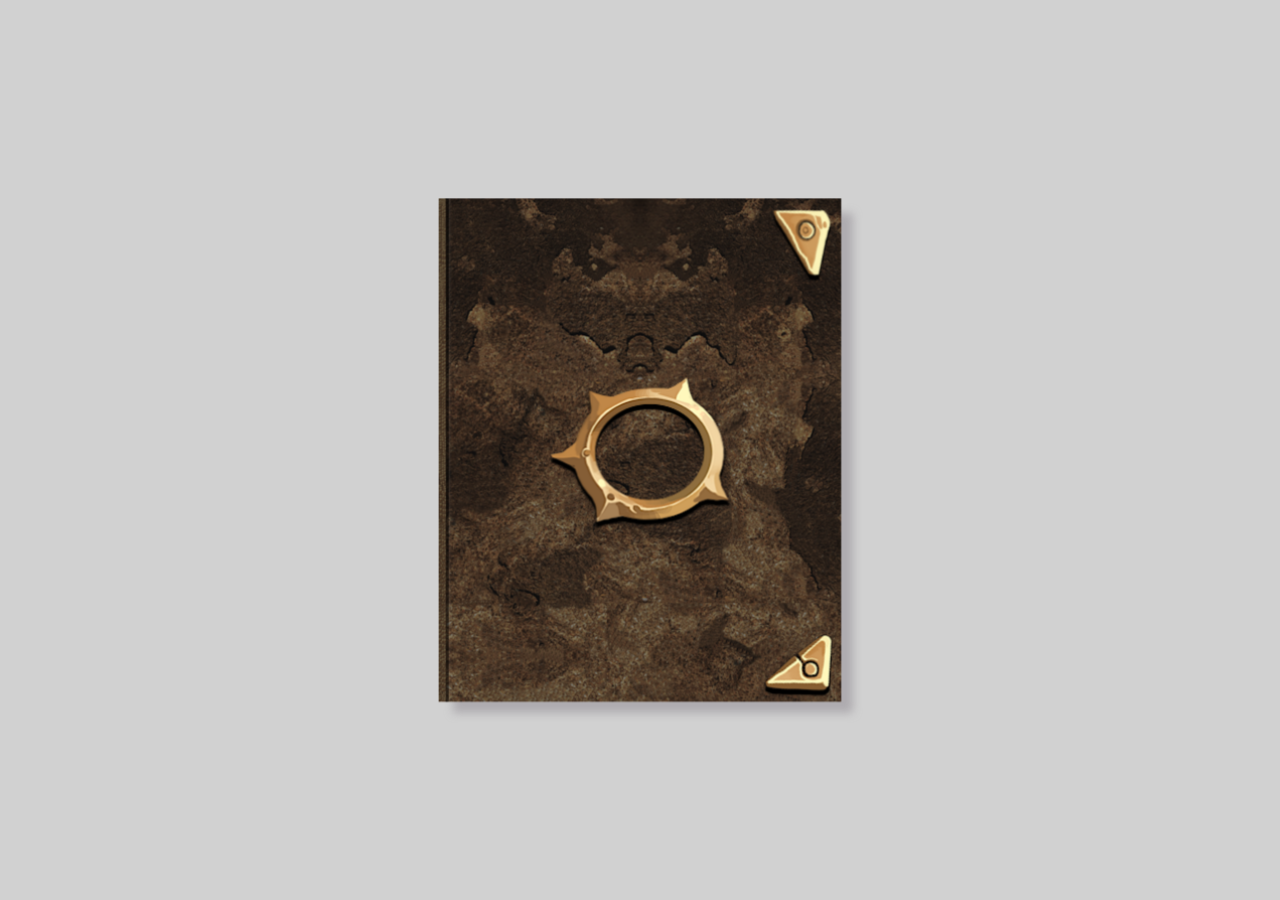
==== index.html @ e0ceeedc "implement ability to open book (no content)" ====
<!DOCTYPE HTML>
<html lang="en">

<head>
    <!-- Favicon stuff -->
    <link rel="apple-touch-icon" sizes="180x180" href="/apple-touch-icon.png">
    <link rel="icon" type="image/png" sizes="32x32" href="/favicon-32x32.png">
    <link rel="icon" type="image/png" sizes="16x16" href="/favicon-16x16.png">
    <link rel="manifest" href="/site.webmanifest">
    <link rel="mask-icon" href="/safari-pinned-tab.svg" color="#5bbad5">
    <meta name="msapplication-TileColor" content="#da532c">
    <meta name="theme-color" content="#ffffff">
    <!-- End favicon stuff -->

    <meta charset="utf-8">
    <title>Spencer Lee</title>

    <meta name="viewport" content="width=device-width, initial-scale=1">
    <meta name="author" content="Spencer Lee">
    <link href="style.css" type="text/css" rel="stylesheet">

    <!-- Load the main JavaScript -->
    <script src="js/imports.js" defer></script>
    <script src="js/main.js" defer></script>
    <script src="js/tracing-minigame.js" defer></script>
</head>

<body>
    <div class="container">
        <div class="book-backside"></div>
		<div class="closed-book book">
			<div class="front">
				<div class="cover">
					<img class="unselectable book-ring" src="/Site_Files/book-ring.png">
                    <img class="unselectable book-corner-top" src="/Site_Files/book-corner-top.png">
                    <img class="unselectable book-corner-bot" src="/Site_Files/book-corner-bottom.png">
				</div>
                <div class="cover-inside"></div>
			</div>
			<div class="left-side">
				<h2>
					<span class="unselectable gold-text">Click to open</span>
				</h2>
			</div>
		</div>
        
	</div>
</body>

</html>
---- style.css ----
:root {
    --book-width: 400px;
    --book-height: 500px;
}

/****************************************/
/*            Accessibility             */
/****************************************/

.js {
    display: none;
}

/* When the screen is less than 800 pixels wide, 
hide main nav links.  Show the link that should open and close 
the mobile nav (.icon) */
@media screen and (max-width: 800px) {
    
}

/* Smaller text for smaller screens */
/************************************/

@media screen and (max-width: 640px) {
    
}

@media screen and (max-width: 530px) {
    
}

@media screen and (max-width: 430px) {
    

}


/****************************************/
/*       General element styling        */
/****************************************/

* {
    margin: 0;
    padding: 0;
    backface-visibility: hidden;
    -moz-backface-visibility: hidden;
    -webkit-backface-visibility: hidden;
    -webkit-transform-style: flat;
    -moz-transform-style: flat;
    transform-style: flat;
}

html {
    scroll-behavior: smooth;
    display: border-box;
}

body {
    font-family: 'Gill Sans','Gill Sans MT','Calibri','Trebuchet MS',sans-serif;
    display: border-box;
    background-color: rgb(209, 209, 209);
}

.unselectable {
    user-drag: none;
    -webkit-user-drag: none;
    user-select: none;
    -moz-user-select: none;
    -webkit-user-select: none;
    -ms-user-select: none;
}

/****************************************/
/*           Open book styling          */
/****************************************/
.container .open-book {
    transform-origin: left center;
    -moz-transform-origin: left center;
    -webkit-transform-origin: left center;
    box-shadow: 0 1em 3em 0 rgba(0, 0, 0, .2);

    -webkit-transition: -webkit-transform .5s ease-in-out, box-shadow .35s ease-in-out;
    -moz-transition: -moz-transform .5s ease-in-out, box-shadow .35s ease-in-out;
    transition: transform .5s ease-in-out, box-shadow .35s ease-in-out;
}

.cover-inside {
    background-image: url("/Site_Files/book-inside.png");
    background-repeat: no-repeat;
    background-size: cover;
    transform: rotateY(-180deg);
    -moz-transform: rotateY(-180deg);
    -webkit-transform: rotateY(-180deg);

    -webkit-transition: -webkit-transform .5s ease-in-out, box-shadow .35s ease-in-out;
    -moz-transition: -moz-transform .5s ease-in-out, box-shadow .35s ease-in-out;
    transition: transform .5s ease-in-out, box-shadow .35s ease-in-out;

    width: var(--book-width);
    height: var(--book-height);
}

.book-backside {
    visibility: hidden;
    background-image: url("/Site_Files/book-backside.png");
    background-repeat: no-repeat;
    background-size: cover;
    position: absolute;
    left: 50%;
    top: 50%;
    transform: translateY(-50%);
    -webkit-transform: translateY(-50%);
    -moz-transform: translateY(-50%);
    width: var(--book-width);
    height: var(--book-height);
    border-radius: 2px 4px 4px 2px;
    -webkit-box-shadow: 13px 13px 8px 0px rgba(151, 146, 153,0.6);
    -moz-box-shadow: 13px 13px 8px 0px rgba(151, 146, 153,0.6);
    box-shadow: 13px 13px 8px 0px rgba(151, 146, 153,0.6);
    -webkit-transition: -webkit-transform .5s ease-in-out, box-shadow .35s ease-in-out;
    -moz-transition: -moz-transform .5s ease-in-out, box-shadow .35s ease-in-out;
    transition: transform .5s ease-in-out, box-shadow .35s ease-in-out;
    transform-origin: left;
    -moz-transform-origin: left;
    -webkit-transform-origin: left;
    
}

/****************************************/
/*           Book cover display         */
/****************************************/
  
.container {
    z-index: 1;
    perspective: 3000px;
    height: 100vh;
}
  
.book {
    position: absolute;
    left: 50%;
    top: 50%;
    transform: translateY(-50%);
    -webkit-transform: translateY(-50%);
    -moz-transform: translateY(-50%);
    width: var(--book-width);
    height: var(--book-height);
    border-radius: 2px 4px 4px 2px;
    -webkit-box-shadow: 13px 13px 8px 0px rgba(151, 146, 153,0.6);
    -moz-box-shadow: 13px 13px 8px 0px rgba(151, 146, 153,0.6);
    box-shadow: 13px 13px 8px 0px rgba(151, 146, 153,0.6);
    -webkit-transform-style: preserve-3d;
    -moz-transform-style: preserve-3d;
    transform-style: preserve-3d;
    -webkit-transition: -webkit-transform .5s;
    -moz-transition: -moz-transform .5s;
    transition: transform .5s;
}

.container .closed-book {
    cursor: pointer;
    transform: translate(-50%, -50%);
    -webkit-transform: translate(-50%, -50%);
    -moz-transform: translate(-50%, -50%);
}

.container .closed-book:hover {
    -webkit-transform: translate(-50%, -50%) rotate3d(0,1,0,35deg);
    -moz-transform: translate(-50%, -50%) rotate3d(0,1,0,35deg);
    transform: translate(-50%, -50%) rotate3d(0,1,0,35deg);
}

.container .book > div,
.container .front > div {
    display: block;
    position: absolute;
}

.container .closed-book .front {
    -webkit-transform: translate3d(0,0,20px);
    -moz-transform: translate3d(0,0,20px);
    transform: translate3d(0,0,20px);
}

.container .front {
    -webkit-transform-style: preserve-3d;
    -moz-transform-style: preserve-3d;
    transform-style: preserve-3d;
    -webkit-transform-origin: 0% 50%;
    -moz-transform-origin: 0% 50%;
    transform-origin: 0% 50%;
    -webkit-transition: -webkit-transform .5s;
    -moz-transition: -moz-transform .5s;
    transition: transform .5s;
    z-index: 10;
}

.container .left-side {
    width: 40px;
    left: -20px;
    height: var(--book-height);
    background-image: url("/Site_Files/leather-binder.png");
    background-repeat: no-repeat;
    background-size: cover;
    -webkit-transform: rotate3d(0,1,0,-90deg);
    -moz-transform: rotate3d(0,1,0,-90deg);
    transform: rotate3d(0,1,0,-90deg);
}

.book-ring, .book-corner-top, .book-corner-bot {
    position: absolute;
    filter: drop-shadow(0px 5px 0px #000);
    pointer-events: none;
}

.book-ring {
    top: 50%;
    left: 50%;
    transform: translate(-50%,-50%);
}

.book-corner-top {
    top: 2%;
    right: 2%;
}

.book-corner-bot {
    bottom: 2%;
    right: 2%;
}

.container .front:after {
    content: '';
    position: absolute;
    top: 1px;
    bottom: 1px;
    left: -1px;
    width: 1px;
}

.container .cover:after {
    content: '';
    position: absolute;
    top: 0;
    left: 7px;
    bottom: 0;
    width: 3px;
    background: rgba(0,0,0,0.5);
    box-shadow: 1px 0 3px rgba(255, 255, 255, 0.1);
}

.cover {
    background-image: url("/Site_Files/leather-texture.png");
    background-repeat: no-repeat;
    background-size: cover;
    width: var(--book-width);
    height: var(--book-height);
    box-shadow: inset 4px 0 10px rgba(0, 0, 0, 0.1);
}


.container h2 {
    width: calc(var(--book-height) - 30px);
    height: 40px;
    color: #2b2b2b;
    font-weight: 400;
    font-size: 30px;
    line-height: 40px;
    text-align: right;
    -webkit-transform-origin: 0 0;
    -moz-transform-origin: 0 0;
    transform-origin: 0 0;
    -webkit-transform: rotate(90deg) translateY(-40px);
    -moz-transform: rotate(90deg) translateY(-40px);
    transform: rotate(90deg) translateY(-40px);
}

.gold-text {
    background-image: url("/Site_Files/gold-texture.png");
    background-repeat: no-repeat;
    background-position: center center;
    background-size: cover;
    -webkit-text-fill-color: transparent;
    -webkit-background-clip: text;
    -moz-background-clip: text;
    background-clip: text;
   }
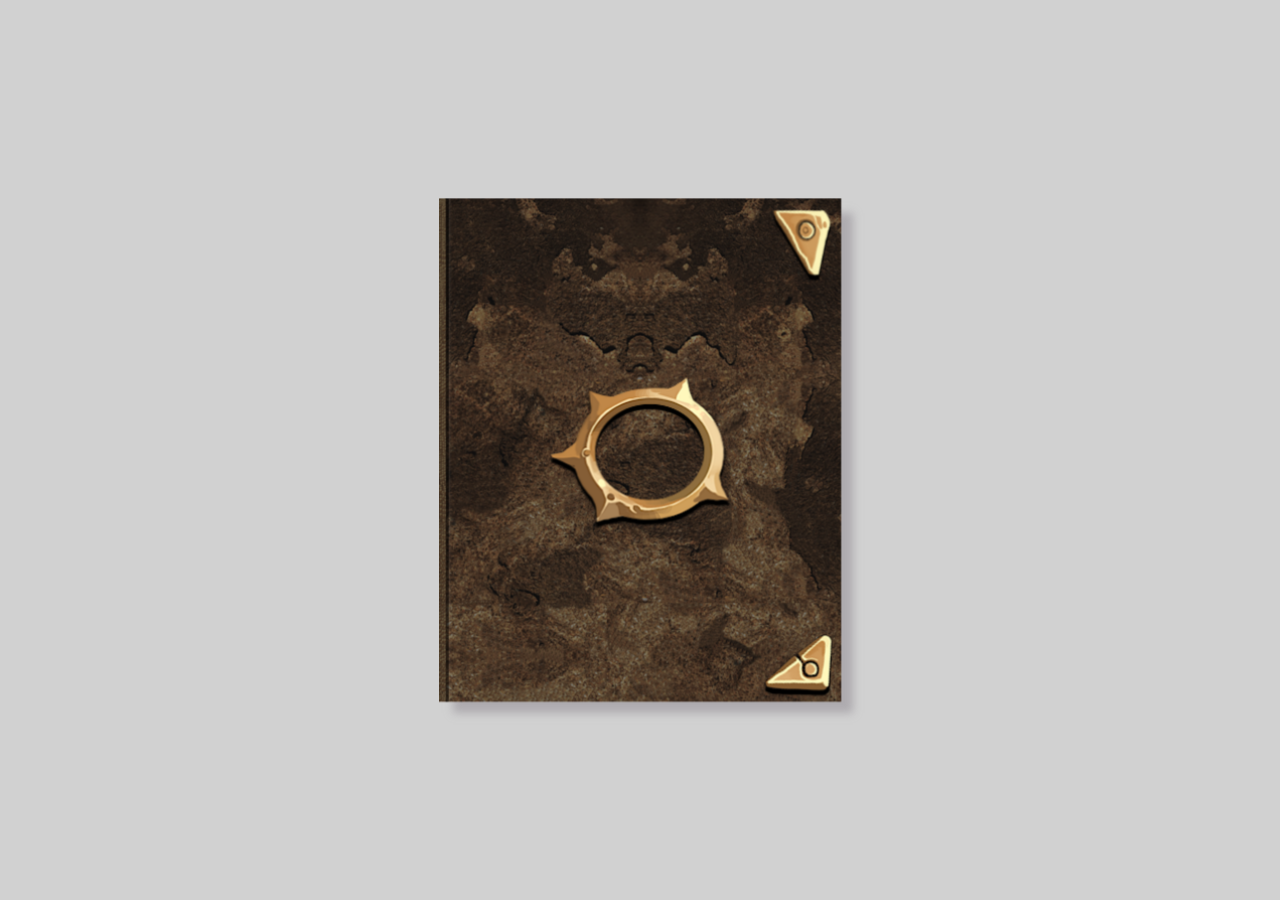
==== commit 91c69be5: "implement flipping pages in open book" ====
--- a/index.html
+++ b/index.html
@@ -19,17 +19,58 @@
     <meta name="author" content="Spencer Lee">
     <link href="style.css" type="text/css" rel="stylesheet">
 
+    <!-- Google fonts -->
+    <link rel="preconnect" href="https://fonts.googleapis.com">
+    <link rel="preconnect" href="https://fonts.gstatic.com" crossorigin>
+    <link href="https://fonts.googleapis.com/css2?family=Montserrat&family=New+Rocker&display=swap" rel="stylesheet"> 
+
     <!-- Load the main JavaScript -->
     <script src="js/imports.js" defer></script>
     <script src="js/main.js" defer></script>
-    <script src="js/tracing-minigame.js" defer></script>
 </head>
 
 <body>
-    <div class="container">
-        <div class="book-backside"></div>
+    <!-- todo: make lame version for the js-disabled -->
+    <div class="js container">
 		<div class="closed-book book">
-			<div class="front">
+            <div class="book-backside"></div>
+
+            <div class="book-page">
+            </div>
+
+            <div class="book-page">
+                <img alt="Illustration of a male" class="unselectable" id="illustration-man" src="/Site_Files/illustration-man.png">
+
+                <button class="next-page-btn">
+                    <img alt="Click the button below" class="unselectable" id="illustration-click" src="/Site_Files/click.png">
+                    <img class="unhighlighted" src="/Site_Files/next.png">
+                    <img class="highlighted" src="/Site_Files/next-white.png">
+                </button>
+
+                <div class="book-page-reverse">
+
+                    <button class="previous-page-btn">
+                        <img class="unhighlighted" src="/Site_Files/previous.png">
+                        <img class="highlighted" src="/Site_Files/previous-white.png">
+                    </button>
+                </div>
+            </div>
+
+            <div class="book-page flip-page-1"></div>
+            <div class="book-page flip-page-2"></div>
+            <div class="book-page flip-page-3">
+                <div class="book-page-reverse">
+                    <h2>The</h2>
+                    <h1>Websitus Spencerus</h1>
+                    <h3>A Repository of Information on</h3>
+                    <h2>Spencer Lee</h2>
+                    <img class="unselectable" id="page-line" src="/Site_Files/page-line.PNG">
+                </div>
+            </div>
+            
+            
+
+			<div class="book-front">
 				<div class="cover">
 					<img class="unselectable book-ring" src="/Site_Files/book-ring.png">
                     <img class="unselectable book-corner-top" src="/Site_Files/book-corner-top.png">
@@ -37,7 +78,8 @@
 				</div>
                 <div class="cover-inside"></div>
 			</div>
-			<div class="left-side">
+
+			<div class="book-spine">
 				<h2>
 					<span class="unselectable gold-text">Click to open</span>
 				</h2>
--- a/style.css
+++ b/style.css
@@ -1,6 +1,12 @@
+/****************************************/
+/*            Variables                 */
+/****************************************/
+
 :root {
     --book-width: 400px;
     --book-height: 500px;
+    --page-turning-speed: .5s ease-in-out, box-shadow .35s ease-in-out;
+    --book-shadow: 13px 13px 8px 0px rgba(151, 146, 153,0.6);
 }
 
 /****************************************/
@@ -42,22 +48,14 @@
 * {
     margin: 0;
     padding: 0;
-    backface-visibility: hidden;
-    -moz-backface-visibility: hidden;
-    -webkit-backface-visibility: hidden;
-    -webkit-transform-style: flat;
-    -moz-transform-style: flat;
-    transform-style: flat;
 }
 
 html {
     scroll-behavior: smooth;
-    display: border-box;
 }
 
 body {
     font-family: 'Gill Sans','Gill Sans MT','Calibri','Trebuchet MS',sans-serif;
-    display: border-box;
     background-color: rgb(209, 209, 209);
 }
 
@@ -68,33 +66,109 @@
     -moz-user-select: none;
     -webkit-user-select: none;
     -ms-user-select: none;
+    pointer-events: none;
 }
 
 /****************************************/
 /*           Open book styling          */
 /****************************************/
+
+.book-page h1, .book-page h2, .book-page h3 {
+    text-align: center;
+    text-transform: uppercase;
+    line-height: 60px;
+}
+.book-page h1 {
+    font-size: 44px;
+    font-family: 'New Rocker', cursive;
+}
+.book-page h2 {
+    font-family: 'Montserrat', 'Copperplate', sans-serif;
+}
+.book-page h3 {
+    font-size: 12px;
+    letter-spacing: 3px;
+    font-family: 'Montserrat', 'Copperplate', sans-serif;
+}
+.book button {
+    position: absolute;
+    bottom: 2%;
+    right: 2%;
+    border: none;
+    cursor: pointer;
+    height: 61px;
+    width: 42px;
+    border: none;
+    background: none;
+    overflow: visible;
+}
+.next-page-btn {
+    right: 2%;
+}
+.previous-page-btn {
+    left: 2%;
+}
+.book button img {
+    height: 50px;
+    width: auto;
+    position: absolute;
+    top: 0;
+    left: 0;
+}
+.book button img.unhighlighted,
+.book button:hover img.highlighted {
+    visibility: visible;
+}
+.book button img.highlighted, 
+.book button:hover img.unhighlighted {
+    visibility: hidden;
+}
+.next-page-btn img#illustration-click {
+    top: -100%;
+    left: -50%;
+}
+#page-line {
+    position: absolute;
+    bottom: 2%;
+    left: 50%;
+    transform: translateX(-50%);
+    width: 90%;
+}
+#illustration-man {
+    width: auto;
+    height: 80%;
+    margin: 10% auto;
+    display: block;
+}
+
+
 .container .open-book {
     transform-origin: left center;
     -moz-transform-origin: left center;
     -webkit-transform-origin: left center;
     box-shadow: 0 1em 3em 0 rgba(0, 0, 0, .2);
 
-    -webkit-transition: -webkit-transform .5s ease-in-out, box-shadow .35s ease-in-out;
-    -moz-transition: -moz-transform .5s ease-in-out, box-shadow .35s ease-in-out;
-    transition: transform .5s ease-in-out, box-shadow .35s ease-in-out;
+    -webkit-transition: -webkit-transform var(--page-turning-speed);
+    -moz-transition: -moz-transform var(--page-turning-speed);
+    transition: transform var(--page-turning-speed);
 }
 
 .cover-inside {
-    background-image: url("/Site_Files/book-inside.png");
+    background-image: url("/Site_Files/book-inside2.png");
     background-repeat: no-repeat;
     background-size: cover;
     transform: rotateY(-180deg);
     -moz-transform: rotateY(-180deg);
     -webkit-transform: rotateY(-180deg);
 
-    -webkit-transition: -webkit-transform .5s ease-in-out, box-shadow .35s ease-in-out;
-    -moz-transition: -moz-transform .5s ease-in-out, box-shadow .35s ease-in-out;
-    transition: transform .5s ease-in-out, box-shadow .35s ease-in-out;
+    -webkit-transition: -webkit-transform var(--page-turning-speed);
+    -moz-transition: -moz-transform var(--page-turning-speed);
+    transition: transform var(--page-turning-speed);
+
+    
+    backface-visibility: hidden;
+    -moz-backface-visibility: hidden;
+    -webkit-backface-visibility: hidden;
 
     width: var(--book-width);
     height: var(--book-height);
@@ -102,9 +176,94 @@
 
 .book-backside {
     visibility: hidden;
-    background-image: url("/Site_Files/book-backside.png");
+    background-image: url("/Site_Files/book-backside2.png");
     background-repeat: no-repeat;
     background-size: cover;
+    position: absolute;
+    width: var(--book-width);
+    height: var(--book-height);
+    -webkit-box-shadow: var(--book-shadow);
+    -moz-box-shadow: var(--book-shadow);
+    box-shadow: var(--book-shadow);
+    -webkit-transition: -webkit-transform var(--page-turning-speed);
+    -moz-transition: -moz-transform var(--page-turning-speed);
+    transition: transform var(--page-turning-speed);
+    transform-origin: left;
+    -moz-transform-origin: left;
+    -webkit-transform-origin: left;
+}
+
+.book-page {
+    visibility: hidden;
+    position: absolute;
+    width: 95%;
+    height: 91%;
+    top: 0;
+    left: 0;
+    transform-style: preserve-3d;
+    -webkit-transform-style: preserve-3d;
+    -moz-transform-style: preserve-3d;
+    -webkit-transform-origin: left center;
+    -moz-transform-origin: left center;
+    transform-origin: left center;
+    backface-visibility: visible;
+    -moz-backface-visibility: visible;
+    -webkit-backface-visibility: visible;
+    margin-top: 6%;
+    background-image: url('/Site_files/book-page-right.png');
+    background-position-x: left;
+    -webkit-transition: -webkit-transform var(--page-turning-speed);
+    -moz-transition: -moz-transform var(--page-turning-speed);
+    transition: transform var(--page-turning-speed);
+}
+
+.book-page > .book-page-reverse {
+    position: absolute;
+    top: 0;
+    left: 0;
+    width: 100%;
+    height: 100%;
+    padding-left: 3%;
+    padding-right: 3%;
+    background-image: url('/Site_files/book-page-left.png');
+    background-position-x: right;
+    transform: rotateY(-180deg);
+    backface-visibility: hidden;
+    -moz-backface-visibility: hidden;
+    -webkit-backface-visibility: hidden;
+    box-sizing: border-box;
+}
+
+.flip-page-1 {
+    -webkit-transition: -webkit-transform .6s ease-in-out .01s;
+    -moz-transition: -moz-transform .6s ease-in-out .01s;
+    transition: transform .6s ease-in-out .01s;
+    background: linear-gradient(rgba(0,0,0,0.2),rgba(0,0,0,0.2)), url('/Site_files/book-page-right.png');
+}
+.flip-page-2 {
+    -webkit-transition: -webkit-transform .7s ease-in-out .01s;
+    -moz-transition: -moz-transform .7s ease-in-out .01s;
+    transition: transform .7s ease-in-out .01s;
+    background: linear-gradient(rgba(0,0,0,0.1),rgba(0,0,0,0.1)), url('/Site_files/book-page-right.png');
+}
+.flip-page-3 {
+    -webkit-transition: -webkit-transform .8s ease-in-out .01s;
+    -moz-transition: -moz-transform .8s ease-in-out .01s;
+    transition: transform .8s ease-in-out .01s;
+}
+
+/****************************************/
+/*           Book cover display         */
+/****************************************/
+  
+.container {
+    z-index: 1;
+    perspective: 3000px;
+    height: 100vh;
+    overflow: hidden;
+}
+  
+.book {
     position: absolute;
     left: 50%;
     top: 50%;
@@ -113,42 +272,9 @@
     -moz-transform: translateY(-50%);
     width: var(--book-width);
     height: var(--book-height);
-    border-radius: 2px 4px 4px 2px;
-    -webkit-box-shadow: 13px 13px 8px 0px rgba(151, 146, 153,0.6);
-    -moz-box-shadow: 13px 13px 8px 0px rgba(151, 146, 153,0.6);
-    box-shadow: 13px 13px 8px 0px rgba(151, 146, 153,0.6);
-    -webkit-transition: -webkit-transform .5s ease-in-out, box-shadow .35s ease-in-out;
-    -moz-transition: -moz-transform .5s ease-in-out, box-shadow .35s ease-in-out;
-    transition: transform .5s ease-in-out, box-shadow .35s ease-in-out;
-    transform-origin: left;
-    -moz-transform-origin: left;
-    -webkit-transform-origin: left;
-    
-}
-
-/****************************************/
-/*           Book cover display         */
-/****************************************/
-  
-.container {
-    z-index: 1;
-    perspective: 3000px;
-    height: 100vh;
-}
-  
-.book {
-    position: absolute;
-    left: 50%;
-    top: 50%;
-    transform: translateY(-50%);
-    -webkit-transform: translateY(-50%);
-    -moz-transform: translateY(-50%);
-    width: var(--book-width);
-    height: var(--book-height);
-    border-radius: 2px 4px 4px 2px;
-    -webkit-box-shadow: 13px 13px 8px 0px rgba(151, 146, 153,0.6);
-    -moz-box-shadow: 13px 13px 8px 0px rgba(151, 146, 153,0.6);
-    box-shadow: 13px 13px 8px 0px rgba(151, 146, 153,0.6);
+    -webkit-box-shadow: var(--book-shadow);
+    -moz-box-shadow: var(--book-shadow);
+    box-shadow: var(--book-shadow);
     -webkit-transform-style: preserve-3d;
     -moz-transform-style: preserve-3d;
     transform-style: preserve-3d;
@@ -171,18 +297,18 @@
 }
 
 .container .book > div,
-.container .front > div {
+.container .book-front > div {
     display: block;
     position: absolute;
 }
 
-.container .closed-book .front {
+.container .closed-book .book-front {
     -webkit-transform: translate3d(0,0,20px);
     -moz-transform: translate3d(0,0,20px);
     transform: translate3d(0,0,20px);
 }
 
-.container .front {
+.container .book-front {
     -webkit-transform-style: preserve-3d;
     -moz-transform-style: preserve-3d;
     transform-style: preserve-3d;
@@ -195,8 +321,8 @@
     z-index: 10;
 }
 
-.container .left-side {
-    width: 40px;
+.container .book-spine {
+    width: 41px;
     left: -20px;
     height: var(--book-height);
     background-image: url("/Site_Files/leather-binder.png");
@@ -210,7 +336,6 @@
 .book-ring, .book-corner-top, .book-corner-bot {
     position: absolute;
     filter: drop-shadow(0px 5px 0px #000);
-    pointer-events: none;
 }
 
 .book-ring {
@@ -229,7 +354,7 @@
     right: 2%;
 }
 
-.container .front:after {
+.container .book-front:after {
     content: '';
     position: absolute;
     top: 1px;
@@ -256,10 +381,13 @@
     width: var(--book-width);
     height: var(--book-height);
     box-shadow: inset 4px 0 10px rgba(0, 0, 0, 0.1);
-}
-
-
-.container h2 {
+    backface-visibility: hidden;
+    -moz-backface-visibility: hidden;
+    -webkit-backface-visibility: hidden;
+}
+
+
+.container .book-spine h2 {
     width: calc(var(--book-height) - 30px);
     height: 40px;
     color: #2b2b2b;
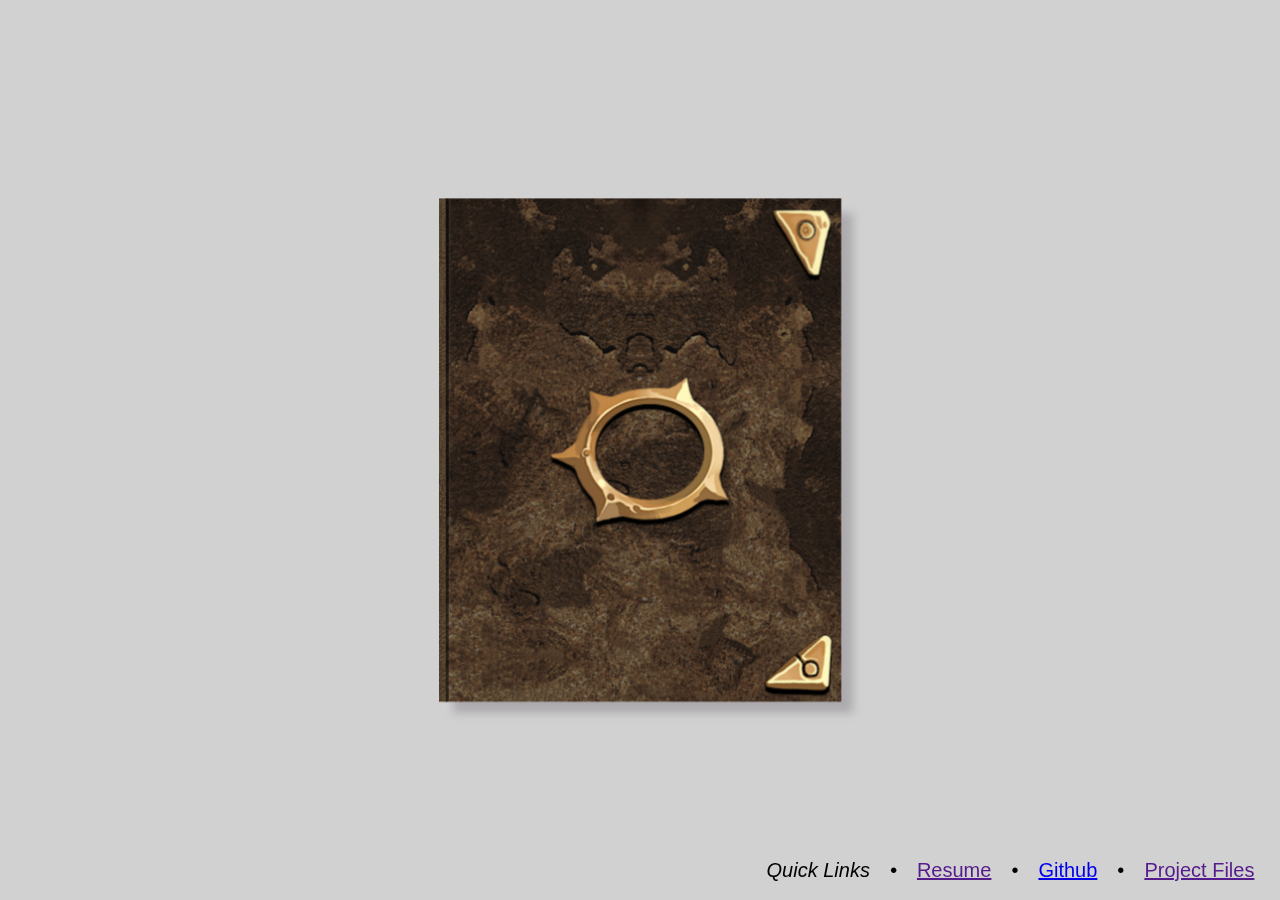
==== commit 4c84ce56: "Add Quick Links" ====
--- a/index.html
+++ b/index.html
@@ -25,24 +25,75 @@
     <link href="https://fonts.googleapis.com/css2?family=Montserrat&family=New+Rocker&display=swap" rel="stylesheet"> 
 
     <!-- Load the main JavaScript -->
-    <script src="js/imports.js" defer></script>
-    <script src="js/main.js" defer></script>
+    <script src="js/utility.js" defer></script>
+    <script src="js/book.js" defer></script>
+    <script src="js/tracing-minigame.js" defer></script>
 </head>
 
 <body>
-    <!-- todo: make lame version for the js-disabled -->
+    <!--todo:
+        make lame version for the js-disabled
+        clickable table of contents (page numbers?)
+        make drawing canvas span the whole book (not per page) but make pointerevents:none during page turns (but how to put canvas behind text??)
+        loading screen until all imgs are loaded
+        also a page for accessibility options (disable flashing animations)
+    -->
     <div class="js container">
 		<div class="closed-book book">
             <div class="book-backside"></div>
 
             <div class="book-page">
+                <h1 style="margin-top: 30%;">The End</h1>
+            </div>
+
+            <div class="book-spine">
+				<h2>
+					<span class="unselectable gold-text">Click to open</span>
+				</h2>
+			</div>
+
+            <div class="book-front">
+				<div class="cover">
+					<img class="unselectable book-ring" src="/Site_Files/book-ring.png">
+                    <img class="unselectable book-corner-top" src="/Site_Files/book-corner-top.png">
+                    <img class="unselectable book-corner-bot" src="/Site_Files/book-corner-bottom.png">
+				</div>
+                <div class="cover-inside"></div>
+			</div>
+
+            <div class="book-page flip-page-1"></div>
+            <div class="book-page flip-page-2"></div>
+            <div class="book-page flip-page-3">
+                <div class="book-page-reverse">
+                    <h2>The</h2>
+                    <h1>Websitus Spencerus</h1>
+                    <h3>A Repository of Information on</h3>
+                    <h2>Spencer Lee</h2>
+                    <img class="unselectable" id="page-line" src="/Site_Files/page-line.PNG">
+                </div>
             </div>
 
             <div class="book-page">
-                <img alt="Illustration of a male" class="unselectable" id="illustration-man" src="/Site_Files/illustration-man.png">
+                <div class="flavor-text">
+                    <p>Peer into the fabric woven from history;</p>
+                    <p>reveal one's past and experiences.</p>
+                </div>
+                <br>
+                <p>Trace the rune below to perform the divination spell.</p>
+                <br>
+                <p>Click and drag over the image to begin drawing.</p>
+                <div class="resume-game tracing-game-container square-border square-element">
+                    <canvas class="tracing-game">
+                        <img alt="Picture tracing game that opens a resume upon completion" src="/Site_Files/divination-rune.png">
+                    </canvas>
+
+                    <div class="radiance completion-animation"></div>
+                    <a class="resume-link completion-link" href="https://drive.google.com/file/d/1htR4nr4oxCVCmspR5BA6zkn4cuJyZVc8/preview" target="_blank">
+                        <img class="resume-icon" src="/Site_Files/resume-icon.jpg" alt="Clickable resume icon">
+                    </a>
+                </div>
 
                 <button class="next-page-btn">
-                    <img alt="Click the button below" class="unselectable" id="illustration-click" src="/Site_Files/click.png">
                     <img class="unhighlighted" src="/Site_Files/next.png">
                     <img class="highlighted" src="/Site_Files/next-white.png">
                 </button>
@@ -56,36 +107,35 @@
                 </div>
             </div>
 
-            <div class="book-page flip-page-1"></div>
-            <div class="book-page flip-page-2"></div>
-            <div class="book-page flip-page-3">
+            <div class="book-page">
+                <img alt="Illustration of a male" class="unselectable" id="illustration-man" src="/Site_Files/illustration-man.png">
+
+                <button class="next-page-btn">
+                    <img alt="Click the arrow buttons to flip pages" class="unselectable" id="illustration-click" src="/Site_Files/click.png">
+                    <img class="unhighlighted" src="/Site_Files/next.png">
+                    <img class="highlighted" src="/Site_Files/next-white.png">
+                </button>
+
                 <div class="book-page-reverse">
-                    <h2>The</h2>
-                    <h1>Websitus Spencerus</h1>
-                    <h3>A Repository of Information on</h3>
-                    <h2>Spencer Lee</h2>
-                    <img class="unselectable" id="page-line" src="/Site_Files/page-line.PNG">
+                    <h2>Resume Divination</h2>
+
+                    <img alt="Illustration of a scroll" class="unselectable" id="illustration-scroll" src="/Site_Files/illustration-scroll.png">
+                    <button class="previous-page-btn">
+                        <img class="unhighlighted" src="/Site_Files/previous.png">
+                        <img class="highlighted" src="/Site_Files/previous-white.png">
+                    </button>
                 </div>
             </div>
-            
-            
+		</div>
 
-			<div class="book-front">
-				<div class="cover">
-					<img class="unselectable book-ring" src="/Site_Files/book-ring.png">
-                    <img class="unselectable book-corner-top" src="/Site_Files/book-corner-top.png">
-                    <img class="unselectable book-corner-bot" src="/Site_Files/book-corner-bottom.png">
-				</div>
-                <div class="cover-inside"></div>
-			</div>
-
-			<div class="book-spine">
-				<h2>
-					<span class="unselectable gold-text">Click to open</span>
-				</h2>
-			</div>
-		</div>
-        
+        <section class="quick-links">
+            <ul>
+                <li>Quick Links</li>
+                <li><a target="_blank" href="">Resume</a></li>
+                <li><a target="_blank" href="https://github.com/LeeSpencer/">Github</a></li>
+                <li><a target="_blank" href="">Project Files</a></li>
+            </ul>
+        </section>
 	</div>
 </body>
 
--- a/style.css
+++ b/style.css
@@ -3,10 +3,18 @@
 /****************************************/
 
 :root {
+    --main-fonts: 'Gill Sans', 'Gill Sans MT', 'Calibri', 'Trebuchet MS', sans-serif;
+    --fancy-header-font: 'New Rocker', cursive;
+    --subheading-font: 'Montserrat', 'Copperplate', sans-serif;
+
     --book-width: 400px;
     --book-height: 500px;
     --page-turning-speed: .5s ease-in-out, box-shadow .35s ease-in-out;
     --book-shadow: 13px 13px 8px 0px rgba(151, 146, 153,0.6);
+    
+    --radiance-tile-width: 192px;
+    --radiance-total-width: 34560px;
+    --num-radiance-tiles: 180;
 }
 
 /****************************************/
@@ -55,7 +63,7 @@
 }
 
 body {
-    font-family: 'Gill Sans','Gill Sans MT','Calibri','Trebuchet MS',sans-serif;
+    font-family: var(--main-fonts);
     background-color: rgb(209, 209, 209);
 }
 
@@ -69,6 +77,127 @@
     pointer-events: none;
 }
 
+.square-element:after {
+    content: "";
+    display: block;
+    padding-bottom: 100%;
+}
+
+.quick-links {
+    position: absolute;
+    bottom: 2%;
+    right: 2%;
+    -webkit-transition: visibility 0s linear 0.35s, opacity 0.35s linear;
+    -moz-transition: visibility 0s linear 0.35s, opacity 0.35s linear;
+    transition: visibility 0s linear 0.35s, opacity 0.35s linear;
+}
+
+/****************************************/
+/*           Quick Links                */
+/****************************************/
+
+.quick-links ul {
+    display: flex;
+    list-style: none;
+    font-size: 20px;
+}
+
+.quick-links ul li:first-child {
+    font-style: italic;
+}
+
+.quick-links ul li::after {
+    content: "•";
+    display: inline-block;
+    margin: 0 20px;
+}
+
+.quick-links ul li:last-child::after {
+    content: "";
+    margin: 0;
+}
+
+/****************************************/
+/*       Tracing minigame: Generic      */
+/****************************************/
+
+.tracing-game-container {
+    width: 50%;
+    margin: 10% auto;
+    display: block;
+    position: relative;
+}
+
+.tracing-game-container > .tracing-game {
+    height: auto;
+    width: 70%;
+    position: absolute;
+    left: 15%;
+    top: 10%;
+    cursor: url("/Site_Files/quill.png") 7 26, default;
+}
+
+.square-border {
+    border-image-source: url("/Site_Files/square-border.PNG");
+    border-image-slice: 44;
+    border-image-repeat: stretch;
+    border-image-width: 12px;
+    border-image-outset: 13px;
+}
+
+.completion-link {
+    visibility: hidden;
+    opacity: 0;
+    -webkit-transition: opacity 2s ease;
+    -moz-transition: opacity 2s ease;
+    transition: opacity 2s ease;
+}
+
+.completion-animation {
+    background-repeat: no-repeat;
+    animation: animate-spritesheet 5s steps(var(--num-tiles)) 1 paused;
+    width: 100%;
+    height: 100%;
+    position: absolute;
+    display: none;
+}
+
+@keyframes animate-spritesheet {
+    100% {
+        background-position: calc(-1 * var(--spritesheet-width));
+    }
+}
+
+/****************************************/
+/*       Resume tracing minigame        */
+/****************************************/
+
+.radiance {
+    --tile-size: var(--radiance-tile-width);
+    --num-tiles: var(--num-radiance-tiles);
+    --spritesheet-width: var(--radiance-total-width);
+
+    background-image: url("/Site_Files/radiance.png");
+}
+
+.resume-icon {
+    position: absolute;
+    top: 50%;
+    left: 50%;
+    height: 70%;
+    -moz-transform: translate(-50%, -50%);
+    -webkit-transform: translate(-50%, -50%);
+    transform: translate(-50%, -50%);
+    box-shadow: 0px 0px 5px black;
+}
+
+.resume-icon:hover {
+    outline: black 3px solid;
+    outline-offset: 3px;
+}
+
+
+
 /****************************************/
 /*           Open book styling          */
 /****************************************/
@@ -80,15 +209,15 @@
 }
 .book-page h1 {
     font-size: 44px;
-    font-family: 'New Rocker', cursive;
+    font-family: var(--fancy-header-font);
 }
 .book-page h2 {
-    font-family: 'Montserrat', 'Copperplate', sans-serif;
+    font-family: var(--subheading-font);
 }
 .book-page h3 {
     font-size: 12px;
     letter-spacing: 3px;
-    font-family: 'Montserrat', 'Copperplate', sans-serif;
+    font-family: var(--subheading-font);
 }
 .book button {
     position: absolute;
@@ -132,6 +261,8 @@
     bottom: 2%;
     left: 50%;
     transform: translateX(-50%);
+    -moz-transform: translateX(-50%);
+    -webkit-transform: translateX(-50%);
     width: 90%;
 }
 #illustration-man {
@@ -140,9 +271,25 @@
     margin: 10% auto;
     display: block;
 }
+#illustration-scroll {
+    height: 60%;
+    width: auto;
+    margin: 5% auto;
+    display: block;
+}
+
+.book canvas > img {
+    visibility: hidden;
+}
+
+.flavor-text > p {
+    font-style: italic;
+    text-align: center;
+}
 
 
 .container .open-book {
+    overflow: visible;
     transform-origin: left center;
     -moz-transform-origin: left center;
     -webkit-transform-origin: left center;
@@ -154,7 +301,7 @@
 }
 
 .cover-inside {
-    background-image: url("/Site_Files/book-inside2.png");
+    background-image: url("/Site_Files/book-inside.png");
     background-repeat: no-repeat;
     background-size: cover;
     transform: rotateY(-180deg);
@@ -176,7 +323,7 @@
 
 .book-backside {
     visibility: hidden;
-    background-image: url("/Site_Files/book-backside2.png");
+    background-image: url("/Site_Files/book-backside.png");
     background-repeat: no-repeat;
     background-size: cover;
     position: absolute;
@@ -196,8 +343,9 @@
 .book-page {
     visibility: hidden;
     position: absolute;
-    width: 95%;
-    height: 91%;
+    width: 85%;
+    height: 83%;
+    padding: 5%;
     top: 0;
     left: 0;
     transform-style: preserve-3d;
@@ -206,9 +354,9 @@
     -webkit-transform-origin: left center;
     -moz-transform-origin: left center;
     transform-origin: left center;
-    backface-visibility: visible;
-    -moz-backface-visibility: visible;
-    -webkit-backface-visibility: visible;
+    backface-visibility: hidden;
+    -moz-backface-visibility: hidden;
+    -webkit-backface-visibility: hidden;
     margin-top: 6%;
     background-image: url('/Site_files/book-page-right.png');
     background-position-x: left;
@@ -234,6 +382,12 @@
     box-sizing: border-box;
 }
 
+.flip-page-1, .flip-page-2, .flip-page-3 {
+    backface-visibility: visible;
+    -moz-backface-visibility: visible;
+    -webkit-backface-visibility: visible;
+}
+
 .flip-page-1 {
     -webkit-transition: -webkit-transform .6s ease-in-out .01s;
     -moz-transition: -moz-transform .6s ease-in-out .01s;
@@ -251,6 +405,8 @@
     -moz-transition: -moz-transform .8s ease-in-out .01s;
     transition: transform .8s ease-in-out .01s;
 }
+
+
 
 /****************************************/
 /*           Book cover display         */
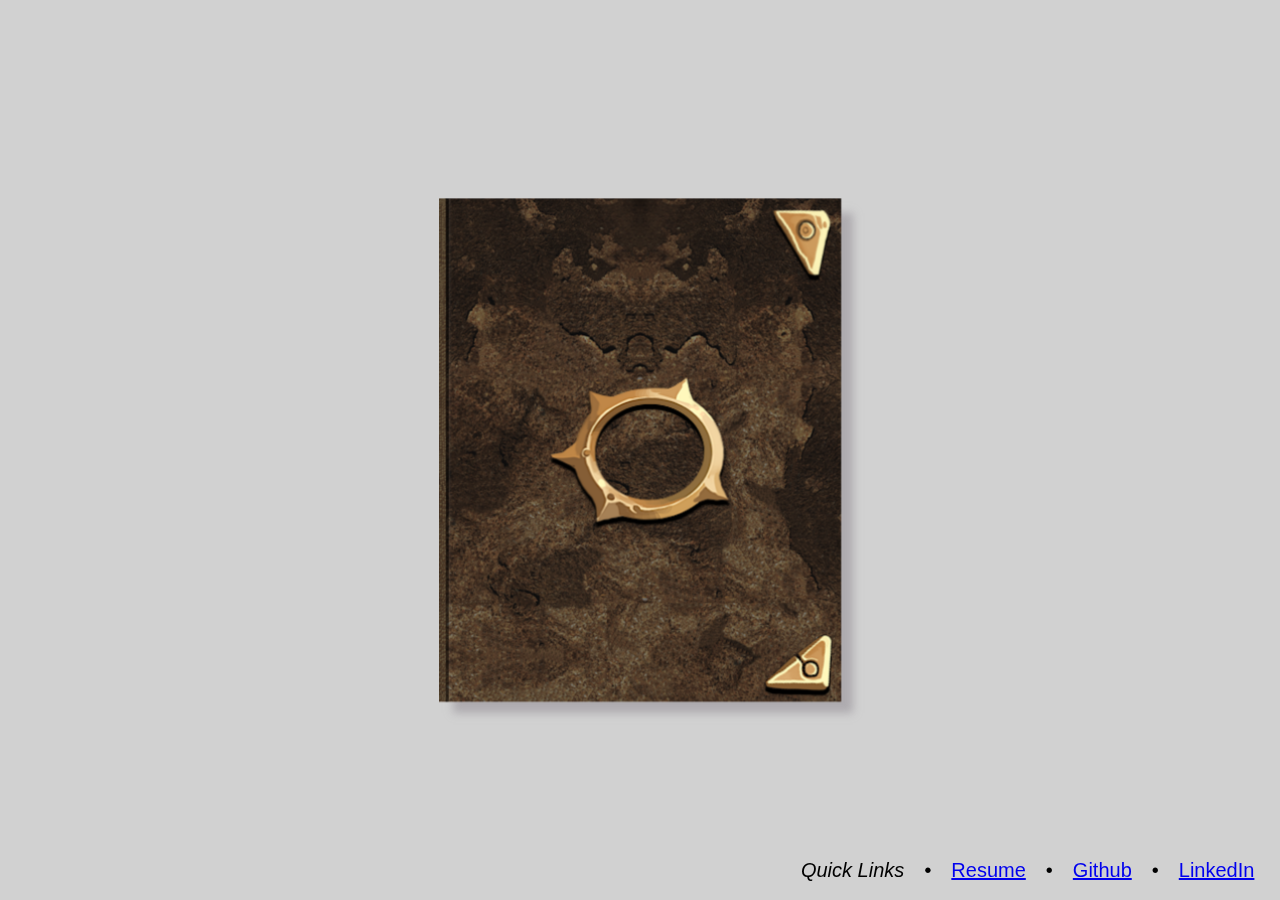
==== commit c599c612: "Add education page" ====
--- a/index.html
+++ b/index.html
@@ -37,6 +37,9 @@
         make drawing canvas span the whole book (not per page) but make pointerevents:none during page turns (but how to put canvas behind text??)
         loading screen until all imgs are loaded
         also a page for accessibility options (disable flashing animations)
+                        
+// Animations Select - Light © Dreams Circle
+// Warning! This stream may feature bright lights! Those with Epilepsy or have special eyes be warned.
     -->
     <div class="js container">
 		<div class="closed-book book">
@@ -74,6 +77,23 @@
             </div>
 
             <div class="book-page">
+                <h2>front</h2>
+
+                <button class="next-page-btn">
+                    <img class="unhighlighted" src="/Site_Files/next.png">
+                    <img class="highlighted" src="/Site_Files/next-white.png">
+                </button>
+
+                <div class="book-page-reverse">
+                    <h2>reverse</h2>
+                    <button class="previous-page-btn">
+                        <img class="unhighlighted" src="/Site_Files/previous.png">
+                        <img class="highlighted" src="/Site_Files/previous-white.png">
+                    </button>
+                </div>
+            </div>
+
+            <div class="book-page">
                 <div class="flavor-text">
                     <p>Peer into the fabric woven from history;</p>
                     <p>reveal one's past and experiences.</p>
@@ -88,8 +108,8 @@
                     </canvas>
 
                     <div class="radiance completion-animation"></div>
-                    <a class="resume-link completion-link" href="https://drive.google.com/file/d/1htR4nr4oxCVCmspR5BA6zkn4cuJyZVc8/preview" target="_blank">
-                        <img class="resume-icon" src="/Site_Files/resume-icon.jpg" alt="Clickable resume icon">
+                    <a class="resume-link completion-link" href="https://drive.google.com/file/d/1lF-_C0Rz0vavjyVtm-1CpACkfhFU7sIa/view" target="_blank">
+                        <img class="resume-icon transform-center" src="/Site_Files/resume-icon.jpg" alt="Clickable resume icon">
                     </a>
                 </div>
 
@@ -99,7 +119,8 @@
                 </button>
 
                 <div class="book-page-reverse">
-
+                    <h2>Education</h2>
+                    <img class="unselectable chapter-illustration transform-center" alt="Illustration of a bag" id="illustration-bag" src="/Site_Files/illustration-bag.png">
                     <button class="previous-page-btn">
                         <img class="unhighlighted" src="/Site_Files/previous.png">
                         <img class="highlighted" src="/Site_Files/previous-white.png">
@@ -119,7 +140,7 @@
                 <div class="book-page-reverse">
                     <h2>Resume Divination</h2>
 
-                    <img alt="Illustration of a scroll" class="unselectable" id="illustration-scroll" src="/Site_Files/illustration-scroll.png">
+                    <img class="unselectable chapter-illustration transform-center" alt="Illustration of a scroll" id="illustration-scroll" src="/Site_Files/illustration-scroll.png">
                     <button class="previous-page-btn">
                         <img class="unhighlighted" src="/Site_Files/previous.png">
                         <img class="highlighted" src="/Site_Files/previous-white.png">
@@ -131,9 +152,9 @@
         <section class="quick-links">
             <ul>
                 <li>Quick Links</li>
-                <li><a target="_blank" href="">Resume</a></li>
+                <li><a target="_blank" href="https://drive.google.com/file/d/1lF-_C0Rz0vavjyVtm-1CpACkfhFU7sIa/view">Resume</a></li>
                 <li><a target="_blank" href="https://github.com/LeeSpencer/">Github</a></li>
-                <li><a target="_blank" href="">Project Files</a></li>
+                <li><a target="_blank" href="https://www.linkedin.com/in/mr-spencer-lee/">LinkedIn</a></li>
             </ul>
         </section>
 	</div>
--- a/style.css
+++ b/style.css
@@ -83,6 +83,19 @@
     padding-bottom: 100%;
 }
 
+.transform-center {
+    position: absolute;
+    top: 50%;
+    left: 50%;
+    transform: translate(-50%, -50%);
+    -moz-transform: translate(-50%, -50%);
+    -webkit-transform: translate(-50%, -50%);
+}
+
+/****************************************/
+/*           Quick Links                */
+/****************************************/
+
 .quick-links {
     position: absolute;
     bottom: 2%;
@@ -91,10 +104,6 @@
     -moz-transition: visibility 0s linear 0.35s, opacity 0.35s linear;
     transition: visibility 0s linear 0.35s, opacity 0.35s linear;
 }
-
-/****************************************/
-/*           Quick Links                */
-/****************************************/
 
 .quick-links ul {
     display: flex;
@@ -181,13 +190,7 @@
 }
 
 .resume-icon {
-    position: absolute;
-    top: 50%;
-    left: 50%;
     height: 70%;
-    -moz-transform: translate(-50%, -50%);
-    -webkit-transform: translate(-50%, -50%);
-    transform: translate(-50%, -50%);
     box-shadow: 0px 0px 5px black;
 }
 
@@ -271,10 +274,9 @@
     margin: 10% auto;
     display: block;
 }
-#illustration-scroll {
-    height: 60%;
-    width: auto;
-    margin: 5% auto;
+.chapter-illustration {
+    height: auto;
+    width: 60%;
     display: block;
 }
 
